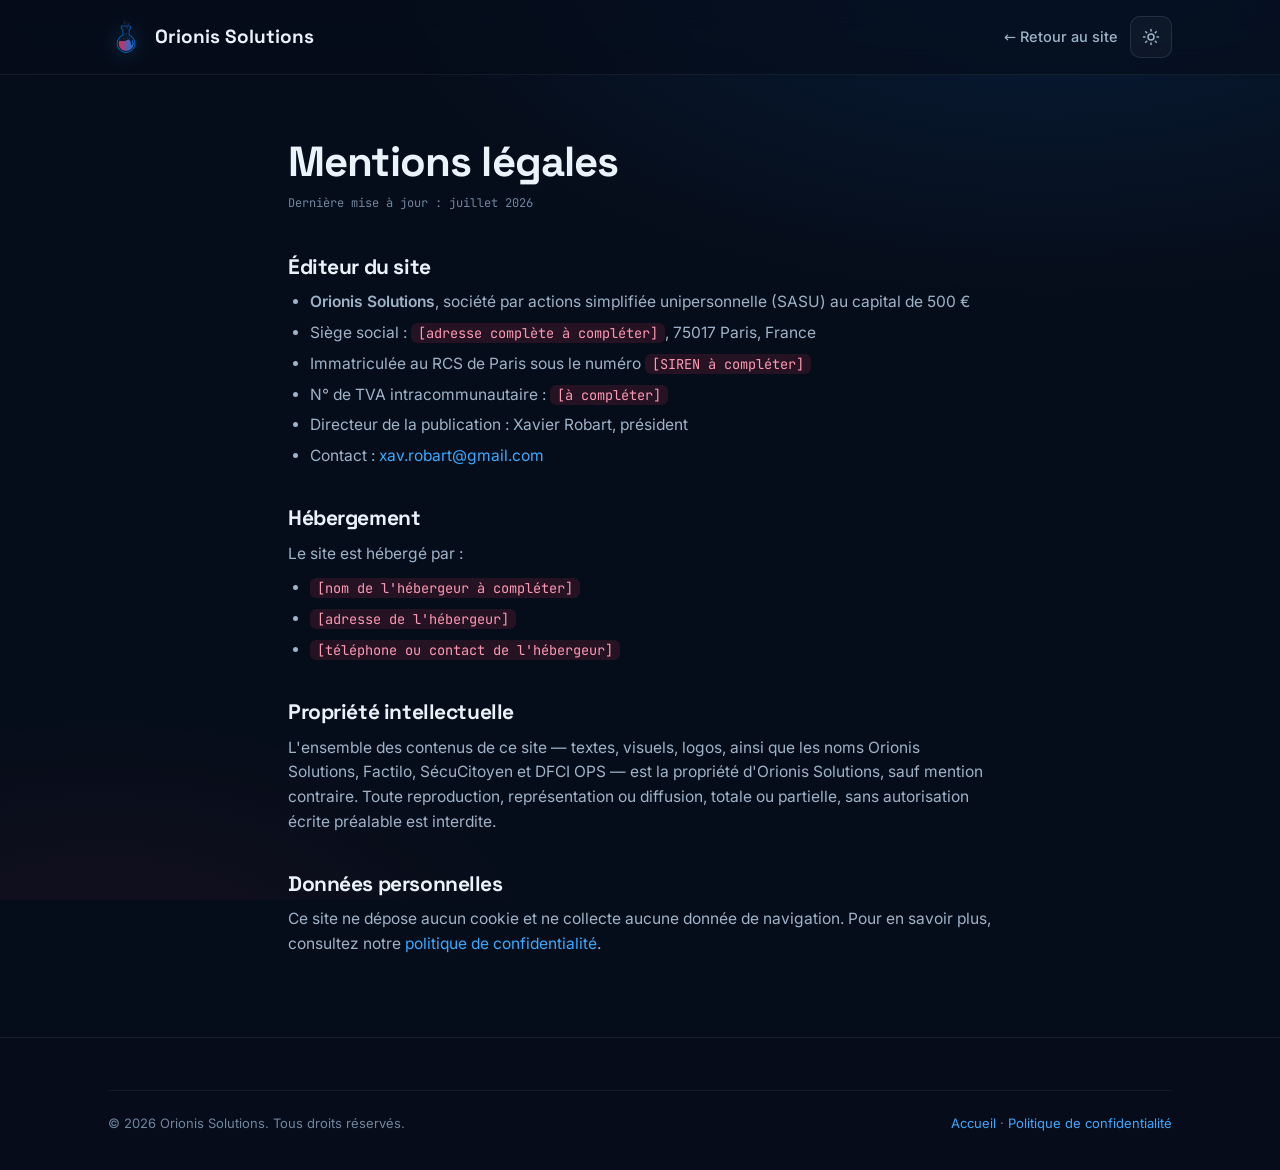
==== mentions-legales.html @ c3710493 "Site vitrine Orionis Solutions : landing, mode clair, pages legales - Landing page (hero, constellat" ====
<!DOCTYPE html>
<html lang="fr">
<head>
<meta charset="utf-8">
<meta name="viewport" content="width=device-width, initial-scale=1">
<title>Mentions légales — Orionis Solutions</title>
<meta name="description" content="Mentions légales du site d'Orionis Solutions.">
<link rel="icon" type="image/png" href="favicon.png">
<link rel="apple-touch-icon" href="apple-touch-icon.png">
<script>try{if(localStorage.getItem('theme')==='light')document.documentElement.dataset.theme='light'}catch(e){}</script>
<link rel="stylesheet" href="fonts/fonts.css">
<link rel="stylesheet" href="style.css">
</head>
<body>

<div class="sky"></div>

<header>
  <div class="nav">
    <a class="brand" href="index.html">
      <img src="images/logo-nobackground.png" alt="Logo Orionis Solutions">
      <span>Orionis Solutions</span>
    </a>
    <div class="nav-right">
      <a class="back-link" href="index.html">← Retour au site</a>
      <button class="theme-toggle" aria-label="Activer le mode clair">
        <svg class="icon-sun" viewBox="0 0 24 24" width="18" height="18" fill="none" stroke="currentColor" stroke-width="2" stroke-linecap="round" aria-hidden="true"><circle cx="12" cy="12" r="4"/><path d="M12 2v2M12 20v2M4.93 4.93l1.41 1.41M17.66 17.66l1.41 1.41M2 12h2M20 12h2M4.93 19.07l1.41-1.41M17.66 6.34l1.41-1.41"/></svg>
        <svg class="icon-moon" viewBox="0 0 24 24" width="18" height="18" fill="none" stroke="currentColor" stroke-width="2" stroke-linecap="round" stroke-linejoin="round" aria-hidden="true"><path d="M21 12.79A9 9 0 1 1 11.21 3 7 7 0 0 0 21 12.79z"/></svg>
      </button>
    </div>
  </div>
</header>

<main class="legal">
  <h1>Mentions légales</h1>
  <p class="updated">Dernière mise à jour : juillet 2026</p>

  <h2>Éditeur du site</h2>
  <ul>
    <li><strong>Orionis Solutions</strong>, société par actions simplifiée unipersonnelle (SASU) au capital de 500 €</li>
    <li>Siège social : <mark>[adresse complète à compléter]</mark>, 75017 Paris, France</li>
    <li>Immatriculée au RCS de Paris sous le numéro <mark>[SIREN à compléter]</mark></li>
    <li>N° de TVA intracommunautaire : <mark>[à compléter]</mark></li>
    <li>Directeur de la publication : Xavier Robart, président</li>
    <li>Contact : <a href="mailto:xav.robart@gmail.com">xav.robart@gmail.com</a></li>
  </ul>

  <h2>Hébergement</h2>
  <p>Le site est hébergé par :</p>
  <ul>
    <li><mark>[nom de l'hébergeur à compléter]</mark></li>
    <li><mark>[adresse de l'hébergeur]</mark></li>
    <li><mark>[téléphone ou contact de l'hébergeur]</mark></li>
  </ul>

  <h2>Propriété intellectuelle</h2>
  <p>L'ensemble des contenus de ce site — textes, visuels, logos, ainsi que les noms Orionis Solutions, Factilo, SécuCitoyen et DFCI OPS — est la propriété d'Orionis Solutions, sauf mention contraire. Toute reproduction, représentation ou diffusion, totale ou partielle, sans autorisation écrite préalable est interdite.</p>

  <h2>Données personnelles</h2>
  <p>Ce site ne dépose aucun cookie et ne collecte aucune donnée de navigation. Pour en savoir plus, consultez notre <a href="politique-confidentialite.html">politique de confidentialité</a>.</p>
</main>

<footer>
  <div class="wrap">
    <div class="foot-legal">
      <span>© 2026 Orionis Solutions. Tous droits réservés.</span>
      <span><a href="index.html">Accueil</a> · <a href="politique-confidentialite.html">Politique de confidentialité</a></span>
    </div>
  </div>
</footer>

<button class="to-top" aria-label="Remonter en haut de la page">
  <svg viewBox="0 0 24 24" width="20" height="20" fill="none" stroke="currentColor" stroke-width="2" stroke-linecap="round" stroke-linejoin="round" aria-hidden="true"><path d="M12 19V5M5 12l7-7 7 7"/></svg>
</button>

<script src="main.js" defer></script>

</body>
</html>
---- fonts/fonts.css ----
﻿/* Inter — latin-ext */
@font-face {
  font-family: 'Inter';
  font-style: normal;
  font-weight: 400 600;
  font-display: swap;
  src: url(inter-latin-ext.woff2) format('woff2');
  unicode-range: U+0100-02BA, U+02BD-02C5, U+02C7-02CC, U+02CE-02D7, U+02DD-02FF, U+0304, U+0308, U+0329, U+1D00-1DBF, U+1E00-1E9F, U+1EF2-1EFF, U+2020, U+20A0-20AB, U+20AD-20C0, U+2113, U+2C60-2C7F, U+A720-A7FF;
}
/* Inter — latin */
@font-face {
  font-family: 'Inter';
  font-style: normal;
  font-weight: 400 600;
  font-display: swap;
  src: url(inter-latin.woff2) format('woff2');
  unicode-range: U+0000-00FF, U+0131, U+0152-0153, U+02BB-02BC, U+02C6, U+02DA, U+02DC, U+0304, U+0308, U+0329, U+2000-206F, U+20AC, U+2122, U+2191, U+2193, U+2212, U+2215, U+FEFF, U+FFFD;
}
/* JetBrains Mono — latin-ext */
@font-face {
  font-family: 'JetBrains Mono';
  font-style: normal;
  font-weight: 400 500;
  font-display: swap;
  src: url(jetbrains-mono-latin-ext.woff2) format('woff2');
  unicode-range: U+0100-02BA, U+02BD-02C5, U+02C7-02CC, U+02CE-02D7, U+02DD-02FF, U+0304, U+0308, U+0329, U+1D00-1DBF, U+1E00-1E9F, U+1EF2-1EFF, U+2020, U+20A0-20AB, U+20AD-20C0, U+2113, U+2C60-2C7F, U+A720-A7FF;
}
/* JetBrains Mono — latin */
@font-face {
  font-family: 'JetBrains Mono';
  font-style: normal;
  font-weight: 400 500;
  font-display: swap;
  src: url(jetbrains-mono-latin.woff2) format('woff2');
  unicode-range: U+0000-00FF, U+0131, U+0152-0153, U+02BB-02BC, U+02C6, U+02DA, U+02DC, U+0304, U+0308, U+0329, U+2000-206F, U+20AC, U+2122, U+2191, U+2193, U+2212, U+2215, U+FEFF, U+FFFD;
}
/* Space Grotesk — latin-ext */
@font-face {
  font-family: 'Space Grotesk';
  font-style: normal;
  font-weight: 400 700;
  font-display: swap;
  src: url(space-grotesk-latin-ext.woff2) format('woff2');
  unicode-range: U+0100-02BA, U+02BD-02C5, U+02C7-02CC, U+02CE-02D7, U+02DD-02FF, U+0304, U+0308, U+0329, U+1D00-1DBF, U+1E00-1E9F, U+1EF2-1EFF, U+2020, U+20A0-20AB, U+20AD-20C0, U+2113, U+2C60-2C7F, U+A720-A7FF;
}
/* Space Grotesk — latin */
@font-face {
  font-family: 'Space Grotesk';
  font-style: normal;
  font-weight: 400 700;
  font-display: swap;
  src: url(space-grotesk-latin.woff2) format('woff2');
  unicode-range: U+0000-00FF, U+0131, U+0152-0153, U+02BB-02BC, U+02C6, U+02DA, U+02DC, U+0304, U+0308, U+0329, U+2000-206F, U+20AC, U+2122, U+2191, U+2193, U+2212, U+2215, U+FEFF, U+FFFD;
}
---- style.css ----
:root{
  --bg:#060d1a;
  --bg-2:#0a1728;
  --panel:rgba(255,255,255,.035);
  --line:rgba(148,190,235,.14);
  --txt:#eaf2fa;
  --txt-2:#9fb3c8;
  --txt-3:#71869e;
  --blue:#3ba9ff;
  --blue-deep:#0f6fd6;
  --red:#e1375f;
  --r-lg:20px;
  --r-md:14px;
}
*{margin:0;padding:0;box-sizing:border-box}
html{scroll-behavior:smooth}
body{
  background:var(--bg);
  color:var(--txt);
  font-family:'Inter',system-ui,sans-serif;
  -webkit-font-smoothing:antialiased;
  overflow-x:hidden;
  line-height:1.6;
}
::selection{background:var(--blue-deep);color:#fff}
a{color:var(--blue);text-decoration:none}
h1,h2,h3,.display{font-family:'Space Grotesk',sans-serif;letter-spacing:-.02em;line-height:1.08}
.mono{font-family:'JetBrains Mono',monospace}
.wrap{max-width:1120px;margin:0 auto;padding:0 28px}
.eyebrow{
  font-family:'JetBrains Mono',monospace;
  font-size:12px;letter-spacing:.16em;text-transform:uppercase;
  color:var(--blue);margin-bottom:16px;
}
.btn{
  display:inline-flex;align-items:center;gap:10px;
  padding:14px 24px;border-radius:var(--r-md);
  font-weight:600;font-size:15px;font-family:'Inter',sans-serif;
  transition:transform .18s ease, box-shadow .18s ease, background .18s ease, border-color .18s ease;
}
.btn-primary{
  background:linear-gradient(135deg,var(--blue-deep),var(--blue));
  color:#fff;box-shadow:0 10px 28px rgba(15,111,214,.32);
}
.btn-primary:hover{transform:translateY(-2px);box-shadow:0 14px 36px rgba(15,111,214,.45)}
.btn-ghost{
  background:var(--panel);border:1px solid var(--line);color:var(--txt);
}
.btn-ghost:hover{border-color:rgba(59,169,255,.5);background:rgba(255,255,255,.06)}
.btn:focus-visible,a:focus-visible{outline:2px solid var(--blue);outline-offset:3px;border-radius:6px}

/* ---------- Fond étoilé global ---------- */
.sky{
  position:fixed;inset:0;z-index:0;pointer-events:none;
  background:
    radial-gradient(1100px 560px at 82% -6%, rgba(15,111,214,.16), transparent 62%),
    radial-gradient(800px 460px at 8% 108%, rgba(225,55,95,.07), transparent 55%),
    var(--bg);
}
.sky canvas{position:absolute;inset:0;width:100%;height:100%}
main,header,footer{position:relative;z-index:1}

/* ---------- Header ---------- */
header{
  position:sticky;top:0;z-index:50;
  backdrop-filter:blur(14px);
  background:rgba(6,13,26,.6);
  border-bottom:1px solid rgba(255,255,255,.06);
}
.nav{
  display:flex;align-items:center;justify-content:space-between;
  padding:16px 28px;max-width:1120px;margin:0 auto;
}
.brand{display:flex;align-items:center;gap:11px;color:var(--txt)}
.brand img{width:36px;height:36px;object-fit:contain;filter:drop-shadow(0 0 10px rgba(59,169,255,.35))}
.brand span{font-family:'Space Grotesk',sans-serif;font-weight:700;font-size:19px}
.nav-links{display:flex;align-items:center;gap:30px}
.nav-links a{color:var(--txt-2);font-size:14.5px;font-weight:500;transition:color .15s}
.nav-links a:hover{color:var(--txt)}
.nav-links a.nav-cta,.nav-links a.nav-cta:hover{color:#fff}
.nav-cta{padding:10px 18px !important;font-size:14px !important}

/* actions du header (thème + burger) */
.nav-right{display:flex;align-items:center;gap:12px}
.nav-right .nav-links{margin-right:6px}
.theme-toggle{
  display:inline-flex;align-items:center;justify-content:center;
  width:42px;height:42px;border-radius:10px;
  border:1px solid var(--line);background:var(--panel);
  color:var(--txt-2);cursor:pointer;
  transition:color .15s,border-color .15s;
}
.theme-toggle:hover{color:var(--txt);border-color:rgba(59,169,255,.5)}
.theme-toggle .icon-moon{display:none}
[data-theme="light"] .theme-toggle .icon-sun{display:none}
[data-theme="light"] .theme-toggle .icon-moon{display:block}

/* menu mobile */
.menu-toggle{
  display:none;flex-direction:column;align-items:center;justify-content:center;gap:5px;
  width:42px;height:42px;border-radius:10px;
  border:1px solid var(--line);background:var(--panel);cursor:pointer;
}
.menu-toggle span{
  display:block;width:18px;height:2px;border-radius:2px;background:var(--txt);
  transition:transform .2s ease;
}
.menu-toggle[aria-expanded="true"] span:first-child{transform:translateY(3.5px) rotate(45deg)}
.menu-toggle[aria-expanded="true"] span:last-child{transform:translateY(-3.5px) rotate(-45deg)}
@media(max-width:720px){
  .menu-toggle{display:flex}
  .nav-links{
    position:absolute;top:100%;left:0;right:0;
    display:none;flex-direction:column;align-items:stretch;gap:2px;
    padding:12px 28px 20px;
    background:rgba(6,13,26,.96);backdrop-filter:blur(14px);
    border-bottom:1px solid var(--line);
  }
  .nav-links.open{display:flex}
  .nav-links a{padding:11px 0;font-size:16px}
  .nav-links .nav-cta{margin-top:12px;justify-content:center;padding:13px 18px !important;font-size:15px !important}
}

/* ---------- Hero ---------- */
.hero{padding:96px 0 40px;text-align:center}
.hero .badge{
  display:inline-flex;align-items:center;gap:8px;
  padding:7px 16px;border-radius:999px;
  background:rgba(59,169,255,.09);border:1px solid rgba(59,169,255,.28);
  font-family:'JetBrains Mono',monospace;font-size:12px;color:#8cd2ff;
  margin-bottom:30px;
}
.hero .badge i{width:6px;height:6px;border-radius:50%;background:var(--red);display:inline-block}
.hero h1{
  font-size:clamp(38px,6vw,64px);font-weight:700;
  max-width:820px;margin:0 auto 22px;text-wrap:balance;
}
.hero h1 em{
  font-style:normal;
  background:linear-gradient(115deg,var(--red) 0%,#7e5bd8 45%,var(--blue) 90%);
  -webkit-background-clip:text;background-clip:text;-webkit-text-fill-color:transparent;
}
.hero p{
  font-size:18.5px;color:var(--txt-2);max-width:600px;margin:0 auto 36px;text-wrap:pretty;
}
.hero-ctas{display:flex;gap:14px;justify-content:center;flex-wrap:wrap}

/* ---------- Constellation produits ---------- */
.constellation{padding:36px 0 20px}
.constellation svg{width:100%;height:auto;display:block}
.const-caption{
  text-align:center;font-family:'JetBrains Mono',monospace;
  font-size:12px;color:var(--txt-3);margin-top:6px;letter-spacing:.08em;
}

/* ---------- Manifesto ---------- */
.manifesto{padding:70px 0}
.manifesto-box{
  border-left:3px solid var(--red);
  padding:6px 0 6px 30px;max-width:760px;margin:0 auto;
}
.manifesto-box h2{font-size:clamp(24px,3.4vw,32px);margin-bottom:14px}
.manifesto-box p{color:var(--txt-2);font-size:17px;max-width:640px}

/* ---------- Sections ---------- */
section{padding:56px 0}
.sec-head{max-width:640px;margin-bottom:44px}
.sec-head h2{font-size:clamp(28px,4vw,40px);margin-bottom:14px;text-wrap:balance}
.sec-head p{color:var(--txt-2);font-size:17px}

/* ---------- Factilo featured ---------- */
.factilo-card{
  position:relative;overflow:hidden;
  border-radius:26px;border:1px solid var(--line);
  background:linear-gradient(140deg,rgba(225,55,95,.07),rgba(126,91,216,.07) 45%,rgba(59,169,255,.08));
  padding:52px;
  display:grid;grid-template-columns:1.05fr .95fr;gap:48px;align-items:center;
}
.factilo-card::after{
  content:"";position:absolute;top:-70px;right:-50px;width:300px;height:300px;
  background:radial-gradient(circle,rgba(225,55,95,.22),transparent 70%);
  filter:blur(34px);pointer-events:none;
}
.factilo-card h3{font-size:clamp(30px,4vw,42px);margin-bottom:10px}
.factilo-card .pitch{font-size:19px;color:#dce6f0;font-weight:500;margin-bottom:26px;text-wrap:pretty}
.checks{display:flex;flex-direction:column;gap:13px;margin-bottom:32px}
.check{display:flex;align-items:flex-start;gap:13px;font-size:15.5px;color:#d5e0ec}
.check b{
  flex:none;width:26px;height:26px;border-radius:8px;margin-top:1px;
  background:rgba(59,169,255,.15);color:var(--blue);
  display:grid;place-items:center;font-size:13px;font-weight:700;
}
.deadline{
  display:inline-flex;align-items:center;gap:9px;
  padding:8px 14px;border-radius:10px;margin-bottom:22px;
  background:rgba(225,55,95,.1);border:1px solid rgba(225,55,95,.3);
  font-family:'JetBrains Mono',monospace;font-size:12.5px;color:#ff9ab4;
}

/* facture mockup */
.invoice{
  position:relative;border-radius:18px;border:1px solid rgba(255,255,255,.1);
  background:rgba(6,13,26,.72);backdrop-filter:blur(10px);
  padding:26px;box-shadow:0 22px 55px rgba(0,0,0,.45);
}
.invoice-head{display:flex;justify-content:space-between;align-items:center;margin-bottom:20px}
.invoice-head strong{font-family:'Space Grotesk',sans-serif;font-size:15.5px}
.tag{
  font-size:11.5px;font-weight:600;padding:4px 11px;border-radius:999px;
  background:rgba(59,169,255,.14);color:#7cc8ff;
}
.inv-row{display:flex;justify-content:space-between;font-size:14px;color:var(--txt-2);padding:5px 0}
.inv-row span:last-child{color:var(--txt);font-weight:600}
.inv-sep{height:1px;background:rgba(255,255,255,.08);margin:9px 0}
.inv-total{display:flex;justify-content:space-between;align-items:baseline;font-size:15px}
.inv-total strong{
  font-family:'Space Grotesk',sans-serif;font-size:22px;
  background:linear-gradient(120deg,var(--blue),#7e5bd8);
  -webkit-background-clip:text;background-clip:text;-webkit-text-fill-color:transparent;
}
.inv-note{margin-top:14px;font-family:'JetBrains Mono',monospace;font-size:11.5px;color:var(--txt-3)}
.inv-badge{
  position:absolute;top:-13px;right:22px;
  padding:5px 13px;border-radius:999px;font-size:11px;font-weight:600;
  background:linear-gradient(135deg,var(--red),#7e5bd8);color:#fff;
  box-shadow:0 8px 20px rgba(225,55,95,.35);
}

/* ---------- Apps gratuites ---------- */
.apps-grid{display:grid;grid-template-columns:1fr 1fr;gap:22px}
.app-card{
  display:flex;flex-direction:column;
  border-radius:var(--r-lg);border:1px solid var(--line);
  background:var(--panel);padding:34px;
  transition:transform .2s ease,border-color .2s ease,background .2s ease;
}
.app-card:hover{transform:translateY(-4px);border-color:rgba(59,169,255,.4);background:rgba(255,255,255,.05)}
.app-card .icon{
  width:48px;height:48px;border-radius:13px;margin-bottom:20px;
  display:grid;place-items:center;font-size:22px;
  background:rgba(59,169,255,.12);border:1px solid rgba(59,169,255,.22);
}
.app-card h3{font-size:22px;margin-bottom:4px;color:var(--txt)}
.app-card .kind{font-family:'JetBrains Mono',monospace;font-size:11.5px;color:var(--txt-3);letter-spacing:.1em;text-transform:uppercase;margin-bottom:14px}
.app-card p{font-size:15px;color:var(--txt-2);flex:1;margin-bottom:22px}
.app-card .link{font-weight:600;font-size:14.5px}
.app-card .link::after{content:" →";transition:margin .15s}
.app-card:hover .link::after{margin-left:4px}
.free-pill{
  display:inline-block;margin-left:10px;padding:2px 10px;border-radius:999px;
  font-size:11px;font-weight:600;vertical-align:3px;
  background:rgba(80,200,120,.13);color:#6fd694;border:1px solid rgba(80,200,120,.3);
}

/* ---------- Studio ---------- */
.studio{display:grid;grid-template-columns:.85fr 1.15fr;gap:54px;align-items:center}
.studio-visual{
  position:relative;aspect-ratio:1/1;border-radius:24px;overflow:hidden;
  border:1px solid var(--line);
  background:linear-gradient(160deg,#0b1930,#0d2138);
  display:grid;place-items:center;
}
.studio-visual::before{
  content:"";position:absolute;inset:0;
  background:radial-gradient(circle at 50% 42%,rgba(59,169,255,.22),transparent 60%);
}
.studio-visual img{position:relative;width:44%;filter:drop-shadow(0 0 26px rgba(59,169,255,.45))}
.studio h2{font-size:clamp(28px,4vw,40px);margin-bottom:18px;text-wrap:balance}
.studio p{color:var(--txt-2);font-size:16.5px;max-width:560px}
.studio p + p{margin-top:14px}
.pillars{display:flex;gap:38px;margin-top:36px;flex-wrap:wrap}
.pillar strong{
  display:block;font-family:'Space Grotesk',sans-serif;font-size:19px;font-weight:700;color:var(--txt);
}
.pillar span{font-size:13.5px;color:var(--txt-3)}

/* ---------- CTA final ---------- */
.final{
  text-align:center;padding:80px 0 90px;
}
.final h2{font-size:clamp(28px,4.4vw,42px);margin-bottom:16px;text-wrap:balance}
.final p{color:var(--txt-2);font-size:17px;max-width:540px;margin:0 auto 34px}

/* ---------- Footer ---------- */
footer{border-top:1px solid rgba(255,255,255,.07);background:rgba(6,13,26,.5);padding:52px 0 36px}
.foot-grid{display:flex;justify-content:space-between;gap:36px;flex-wrap:wrap;margin-bottom:38px}
.foot-brand{max-width:320px}
.foot-brand .brand{margin-bottom:14px}
.foot-brand p{font-size:14px;color:var(--txt-3)}
.foot-col h4{
  font-family:'JetBrains Mono',monospace;font-size:11px;font-weight:500;
  letter-spacing:.14em;text-transform:uppercase;color:var(--txt-3);margin-bottom:14px;
}
.foot-col a,.foot-col span{display:block;font-size:14px;color:var(--txt-2);margin-bottom:9px}
.foot-col a:hover{color:var(--txt)}
.foot-legal{
  border-top:1px solid rgba(255,255,255,.06);padding-top:22px;
  font-size:13px;color:var(--txt-3);
  display:flex;justify-content:space-between;gap:14px;flex-wrap:wrap;
}

/* ---------- Bouton remonter ---------- */
.to-top{
  position:fixed;right:22px;bottom:22px;z-index:40;
  width:46px;height:46px;border-radius:50%;
  border:1px solid var(--line);
  background:rgba(6,13,26,.8);backdrop-filter:blur(8px);
  color:var(--txt-2);cursor:pointer;
  display:grid;place-items:center;
  opacity:0;pointer-events:none;transform:translateY(10px);
  transition:opacity .25s ease,transform .25s ease,color .15s,border-color .15s;
}
.to-top.show{opacity:1;pointer-events:auto;transform:none}
.to-top:hover{color:var(--txt);border-color:rgba(59,169,255,.5)}

/* ---------- Pages légales ---------- */
.back-link{color:var(--txt-2);font-size:14.5px;font-weight:500;transition:color .15s}
.back-link:hover{color:var(--txt)}
.legal{max-width:760px;margin:0 auto;padding:64px 28px 80px}
.legal h1{font-size:clamp(30px,5vw,42px);margin-bottom:10px}
.legal .updated{font-family:'JetBrains Mono',monospace;font-size:12px;color:var(--txt-3);margin-bottom:42px}
.legal h2{font-size:21px;margin:38px 0 12px}
.legal p,.legal li{color:var(--txt-2);font-size:15.5px}
.legal p + p{margin-top:10px}
.legal ul{padding-left:22px;margin:10px 0}
.legal li{margin-bottom:6px}
.legal mark{
  background:rgba(225,55,95,.14);color:#ff9ab4;
  padding:1px 7px;border-radius:6px;
  font-family:'JetBrains Mono',monospace;font-size:.88em;
}

/* ---------- Responsive ---------- */
@media(max-width:900px){
  .factilo-card{grid-template-columns:1fr;padding:36px 28px}
  .studio{grid-template-columns:1fr}
  .studio-visual{max-width:380px;margin:0 auto}
}
@media(max-width:680px){
  .apps-grid{grid-template-columns:1fr}
  .hero{padding-top:70px}
}
@media(prefers-reduced-motion:reduce){
  *,*::before,*::after{animation:none !important;transition:none !important}
  html{scroll-behavior:auto}
}

/* ---------- Mode clair ---------- */
:root{color-scheme:dark}
[data-theme="light"]{
  color-scheme:light;
  --bg:#f3f6fb;
  --bg-2:#e8eef7;
  --panel:rgba(16,50,100,.045);
  --line:rgba(16,60,120,.15);
  --txt:#14263e;
  --txt-2:#3f5570;
  --txt-3:#5c7186;
  --blue:#0f6fd6;
  --blue-deep:#0b5cb4;
}
[data-theme="light"] .sky{
  background:
    radial-gradient(1100px 560px at 82% -6%, rgba(15,111,214,.10), transparent 62%),
    radial-gradient(800px 460px at 8% 108%, rgba(225,55,95,.05), transparent 55%),
    var(--bg);
}
[data-theme="light"] header{background:rgba(243,246,251,.78);border-bottom-color:rgba(16,60,120,.1)}
[data-theme="light"] .hero .badge{background:rgba(15,111,214,.07);border-color:rgba(15,111,214,.3);color:#0b5cb4}
[data-theme="light"] .hero h1 em{
  background:linear-gradient(115deg,#c9204a 0%,#5d3fb0 45%,#0f6fd6 90%);
  -webkit-background-clip:text;background-clip:text;
}
[data-theme="light"] .btn-ghost:hover{background:rgba(16,60,120,.06)}
[data-theme="light"] .constellation g{stroke:rgba(15,90,170,.3)}
[data-theme="light"] .constellation text{fill:#51677f}
[data-theme="light"] .constellation text.t-main{fill:#14263e}
[data-theme="light"] .factilo-card .pitch{color:#2a3c52}
[data-theme="light"] .factilo-card::after{background:radial-gradient(circle,rgba(225,55,95,.12),transparent 70%)}
[data-theme="light"] .check{color:#3f5570}
[data-theme="light"] .deadline{background:rgba(225,55,95,.08);color:#ad1a41}
[data-theme="light"] .invoice{background:rgba(255,255,255,.9);border-color:rgba(16,60,120,.14);box-shadow:0 22px 55px rgba(30,60,110,.16)}
[data-theme="light"] .inv-sep{background:rgba(16,60,120,.12)}
[data-theme="light"] .tag{background:rgba(15,111,214,.1);color:#0b5cb4}
[data-theme="light"] .app-card:hover{background:rgba(16,60,120,.055)}
[data-theme="light"] .free-pill{background:rgba(22,140,75,.1);color:#187a45;border-color:rgba(22,140,75,.3)}
[data-theme="light"] .studio-visual{background:linear-gradient(160deg,#dde8f5,#eaf1f9)}
[data-theme="light"] .studio-visual::before{background:radial-gradient(circle at 50% 42%,rgba(59,169,255,.18),transparent 60%)}
[data-theme="light"] footer{background:rgba(243,246,251,.6);border-top-color:rgba(16,60,120,.1)}
[data-theme="light"] .foot-legal{border-top-color:rgba(16,60,120,.08)}
[data-theme="light"] .to-top{background:rgba(243,246,251,.85)}
[data-theme="light"] .legal mark{background:rgba(225,55,95,.1);color:#a2183d}
@media(max-width:720px){
  [data-theme="light"] .nav-links{background:rgba(243,246,251,.97)}
}
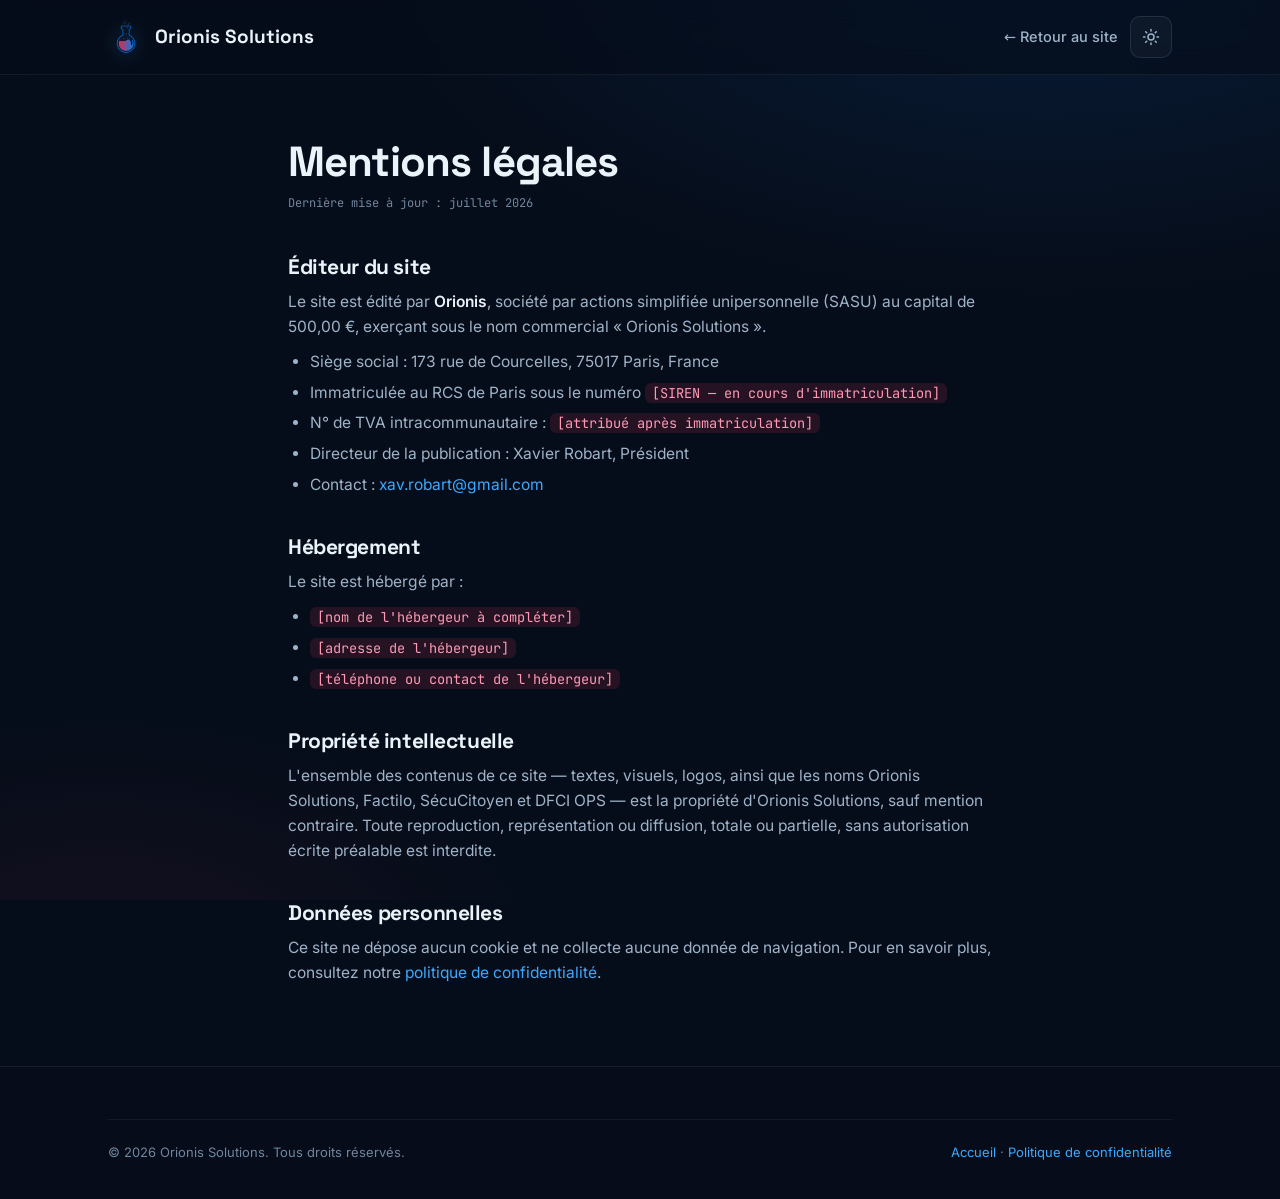
==== commit 01fafd21: "les mentions légal" ====
--- a/mentions-legales.html
+++ b/mentions-legales.html
@@ -5,8 +5,8 @@
 <meta name="viewport" content="width=device-width, initial-scale=1">
 <title>Mentions légales — Orionis Solutions</title>
 <meta name="description" content="Mentions légales du site d'Orionis Solutions.">
-<link rel="icon" type="image/png" href="favicon.png">
-<link rel="apple-touch-icon" href="apple-touch-icon.png">
+<link rel="icon" type="image/png" href="images/favicon.png">
+<link rel="apple-touch-icon" href="images/apple-touch-icon.png">
 <script>try{if(localStorage.getItem('theme')==='light')document.documentElement.dataset.theme='light'}catch(e){}</script>
 <link rel="stylesheet" href="fonts/fonts.css">
 <link rel="stylesheet" href="style.css">
@@ -36,12 +36,12 @@
   <p class="updated">Dernière mise à jour : juillet 2026</p>
 
   <h2>Éditeur du site</h2>
+  <p>Le site est édité par <strong style="color:var(--txt)">Orionis</strong>, société par actions simplifiée unipersonnelle (SASU) au capital de 500,00 €, exerçant sous le nom commercial « Orionis Solutions ».</p>
   <ul>
-    <li><strong>Orionis Solutions</strong>, société par actions simplifiée unipersonnelle (SASU) au capital de 500 €</li>
-    <li>Siège social : <mark>[adresse complète à compléter]</mark>, 75017 Paris, France</li>
-    <li>Immatriculée au RCS de Paris sous le numéro <mark>[SIREN à compléter]</mark></li>
-    <li>N° de TVA intracommunautaire : <mark>[à compléter]</mark></li>
-    <li>Directeur de la publication : Xavier Robart, président</li>
+    <li>Siège social : 173 rue de Courcelles, 75017 Paris, France</li>
+    <li>Immatriculée au RCS de Paris sous le numéro <mark>[SIREN — en cours d'immatriculation]</mark></li>
+    <li>N° de TVA intracommunautaire : <mark>[attribué après immatriculation]</mark></li>
+    <li>Directeur de la publication : Xavier Robart, Président</li>
     <li>Contact : <a href="mailto:xav.robart@gmail.com">xav.robart@gmail.com</a></li>
   </ul>
 
--- a/style.css
+++ b/style.css
@@ -122,7 +122,7 @@
 }
 
 /* ---------- Hero ---------- */
-.hero{padding:96px 0 40px;text-align:center}
+.hero{padding:clamp(84px,10vw,112px) 28px 44px;text-align:center}
 .hero .badge{
   display:inline-flex;align-items:center;gap:8px;
   padding:7px 16px;border-radius:999px;
@@ -146,7 +146,7 @@
 .hero-ctas{display:flex;gap:14px;justify-content:center;flex-wrap:wrap}
 
 /* ---------- Constellation produits ---------- */
-.constellation{padding:36px 0 20px}
+.constellation{padding:40px 28px 24px}
 .constellation svg{width:100%;height:auto;display:block}
 .const-caption{
   text-align:center;font-family:'JetBrains Mono',monospace;
@@ -154,7 +154,7 @@
 }
 
 /* ---------- Manifesto ---------- */
-.manifesto{padding:70px 0}
+.manifesto{padding:clamp(76px,10vw,120px) 28px}
 .manifesto-box{
   border-left:3px solid var(--red);
   padding:6px 0 6px 30px;max-width:760px;margin:0 auto;
@@ -163,8 +163,8 @@
 .manifesto-box p{color:var(--txt-2);font-size:17px;max-width:640px}
 
 /* ---------- Sections ---------- */
-section{padding:56px 0}
-.sec-head{max-width:640px;margin-bottom:44px}
+section.wrap{padding:clamp(60px,8vw,88px) 28px}
+.sec-head{max-width:640px;margin-bottom:clamp(40px,5vw,56px)}
 .sec-head h2{font-size:clamp(28px,4vw,40px);margin-bottom:14px;text-wrap:balance}
 .sec-head p{color:var(--txt-2);font-size:17px}
 
@@ -276,7 +276,7 @@
 
 /* ---------- CTA final ---------- */
 .final{
-  text-align:center;padding:80px 0 90px;
+  text-align:center;padding:clamp(88px,11vw,128px) 28px clamp(96px,12vw,140px);
 }
 .final h2{font-size:clamp(28px,4.4vw,42px);margin-bottom:16px;text-wrap:balance}
 .final p{color:var(--txt-2);font-size:17px;max-width:540px;margin:0 auto 34px}
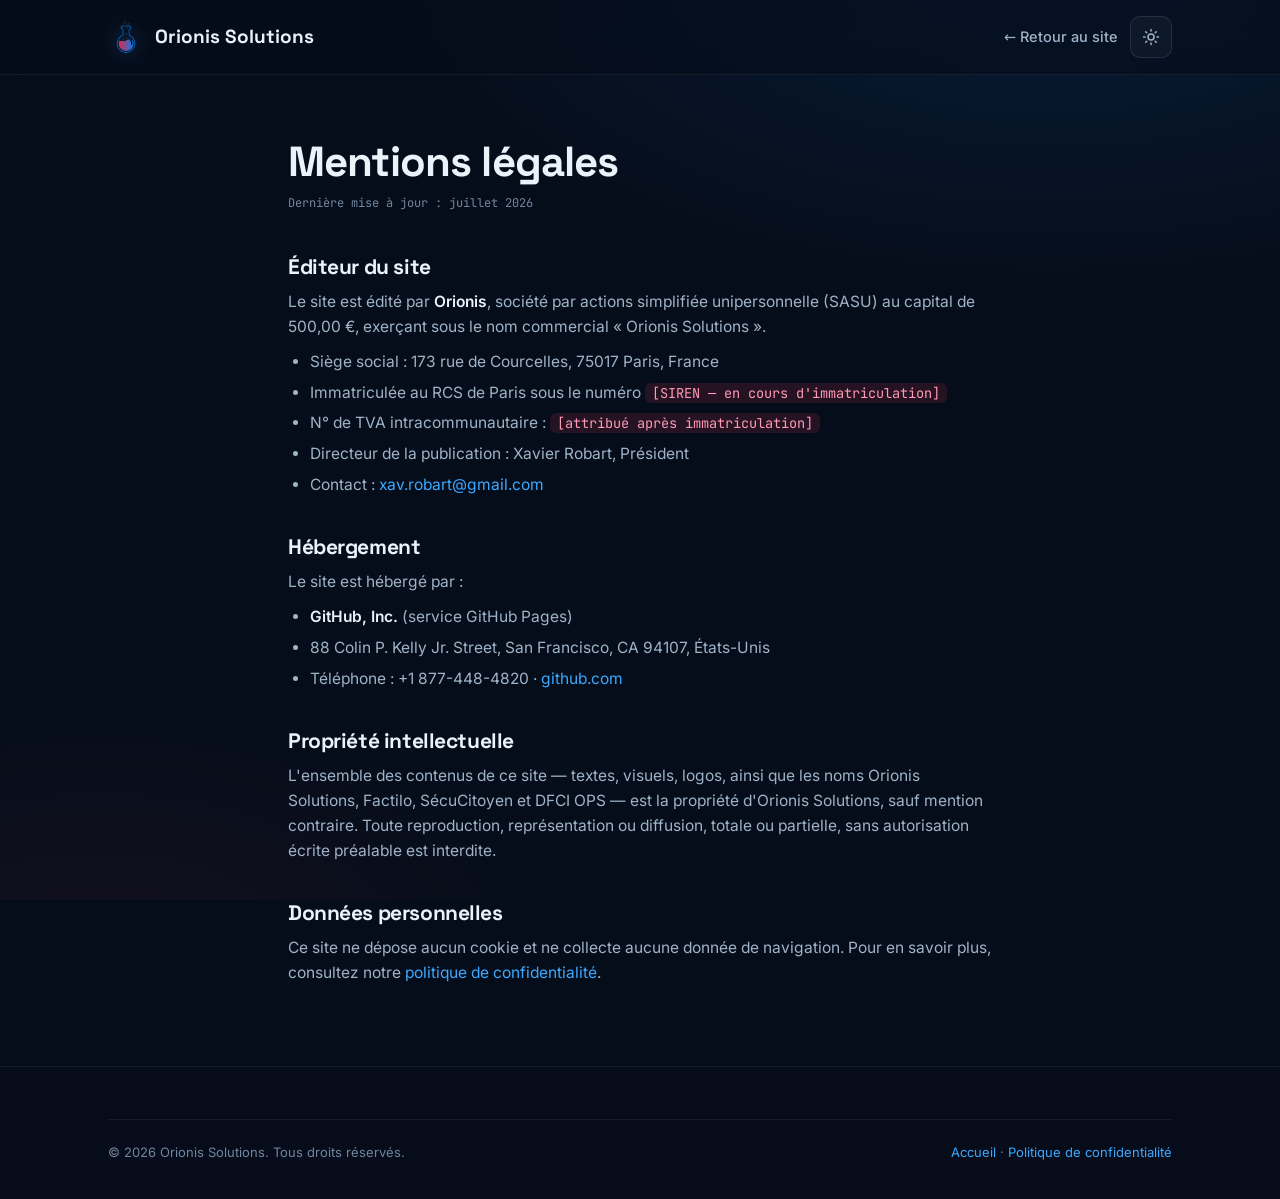
==== commit 614aa666: "Renseigne l'hebergeur (GitHub Pages) dans les pages legales Co-Authored-By: Claude Fable 5 <noreply@" ====
--- a/mentions-legales.html
+++ b/mentions-legales.html
@@ -48,9 +48,9 @@
   <h2>Hébergement</h2>
   <p>Le site est hébergé par :</p>
   <ul>
-    <li><mark>[nom de l'hébergeur à compléter]</mark></li>
-    <li><mark>[adresse de l'hébergeur]</mark></li>
-    <li><mark>[téléphone ou contact de l'hébergeur]</mark></li>
+    <li><strong style="color:var(--txt)">GitHub, Inc.</strong> (service GitHub Pages)</li>
+    <li>88 Colin P. Kelly Jr. Street, San Francisco, CA 94107, États-Unis</li>
+    <li>Téléphone : +1 877-448-4820 · <a href="https://github.com" target="_blank" rel="noopener">github.com</a></li>
   </ul>
 
   <h2>Propriété intellectuelle</h2>
